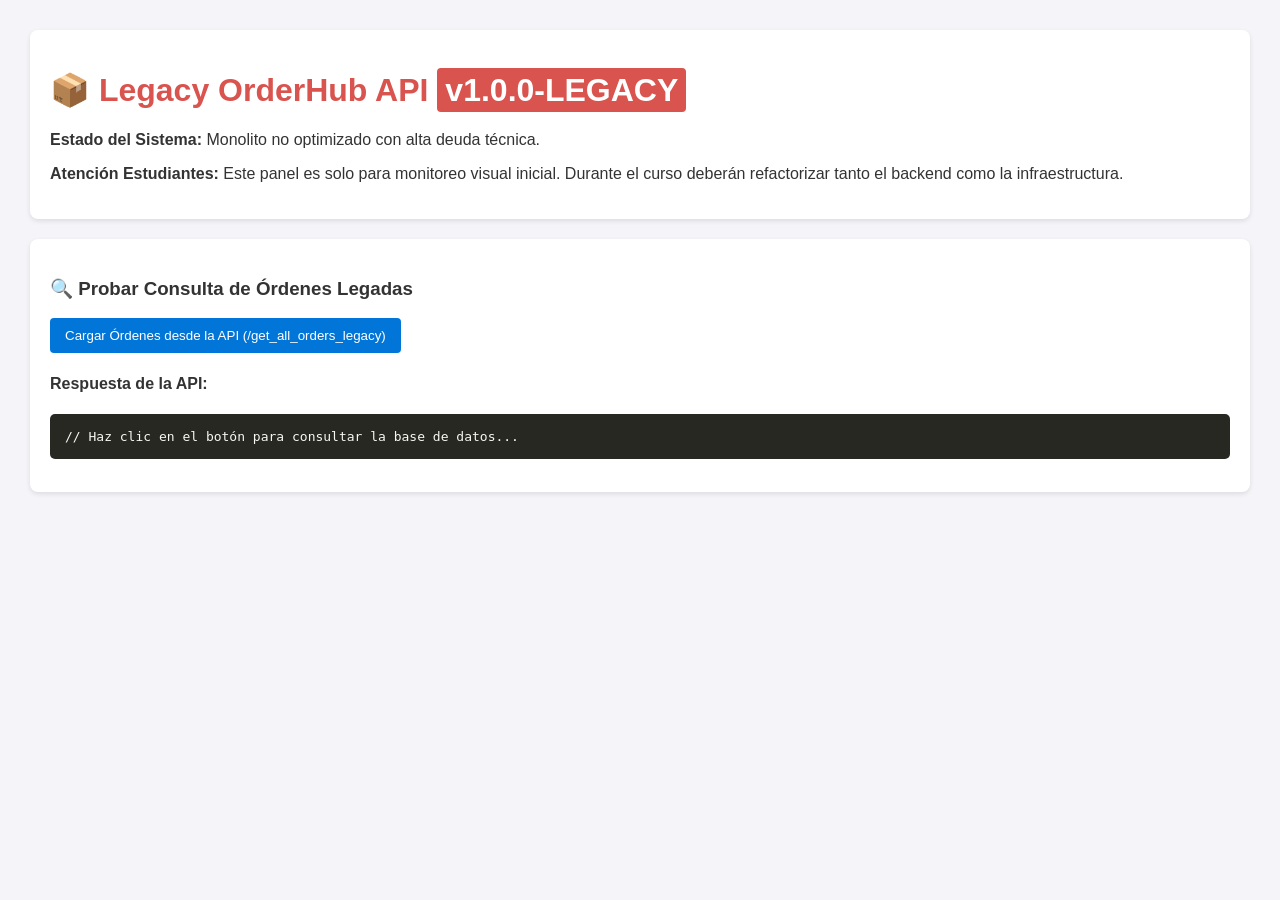
==== orderhub/adapters/inbound/web/templates/index.html @ 0774ce33 "Refactor to hexagonal architecture (RNF-01.1, RF-01.1) - domain: User/Product/Order entities and bus" ====
<!DOCTYPE html>
<html lang="es">
<head>
    <meta charset="UTF-8">
    <meta name="viewport" content="width=device-width, initial-scale=1.0">
    <title>Legacy OrderHub - Panel de Control</title>
    <style>
        body { font-family: Arial, sans-serif; margin: 30px; background-color: #f4f4f9; color: #333; }
        h1 { color: #d9534f; }
        .card { background: white; padding: 20px; border-radius: 8px; box-shadow: 0 2px 5px rgba(0,0,0,0.1); margin-bottom: 20px; }
        .badge { background: #d9534f; color: white; padding: 4px 8px; border-radius: 4px; font-weight: bold; }
        pre { background: #272822; color: #f8f8f2; padding: 15px; border-radius: 5px; overflow-x: auto; }
        button { background: #0275d8; color: white; border: none; padding: 10px 15px; border-radius: 4px; cursor: pointer; }
        button:hover { background: #025aa5; }
    </style>
</head>
<body>

    <div class="card">
        <h1>📦 Legacy OrderHub API <span class="badge">v1.0.0-LEGACY</span></h1>
        <p><strong>Estado del Sistema:</strong> Monolito no optimizado con alta deuda técnica.</p>
        <p><strong>Atención Estudiantes:</strong> Este panel es solo para monitoreo visual inicial. Durante el curso deberán refactorizar tanto el backend como la infraestructura.</p>
    </div>

    <div class="card">
        <h3>🔍 Probar Consulta de Órdenes Legadas</h3>
        <button onclick="fetchOrders()">Cargar Órdenes desde la API (/get_all_orders_legacy)</button>
        <h4>Respuesta de la API:</h4>
        <pre id="output">// Haz clic en el botón para consultar la base de datos...</pre>
    </div>

    <script>
        async function fetchOrders() {
            const outputBlock = document.getElementById('output');
            outputBlock.textContent = "Cargando órdenes desde el servidor...";
            try {
                const response = await fetch('/get_all_orders_legacy');
                const data = await response.json();
                outputBlock.textContent = JSON.stringify(data, null, 2);
            } catch (error) {
                outputBlock.textContent = "Error al conectar con la API: " + error;
            }
        }
    </script>

</body>
</html>
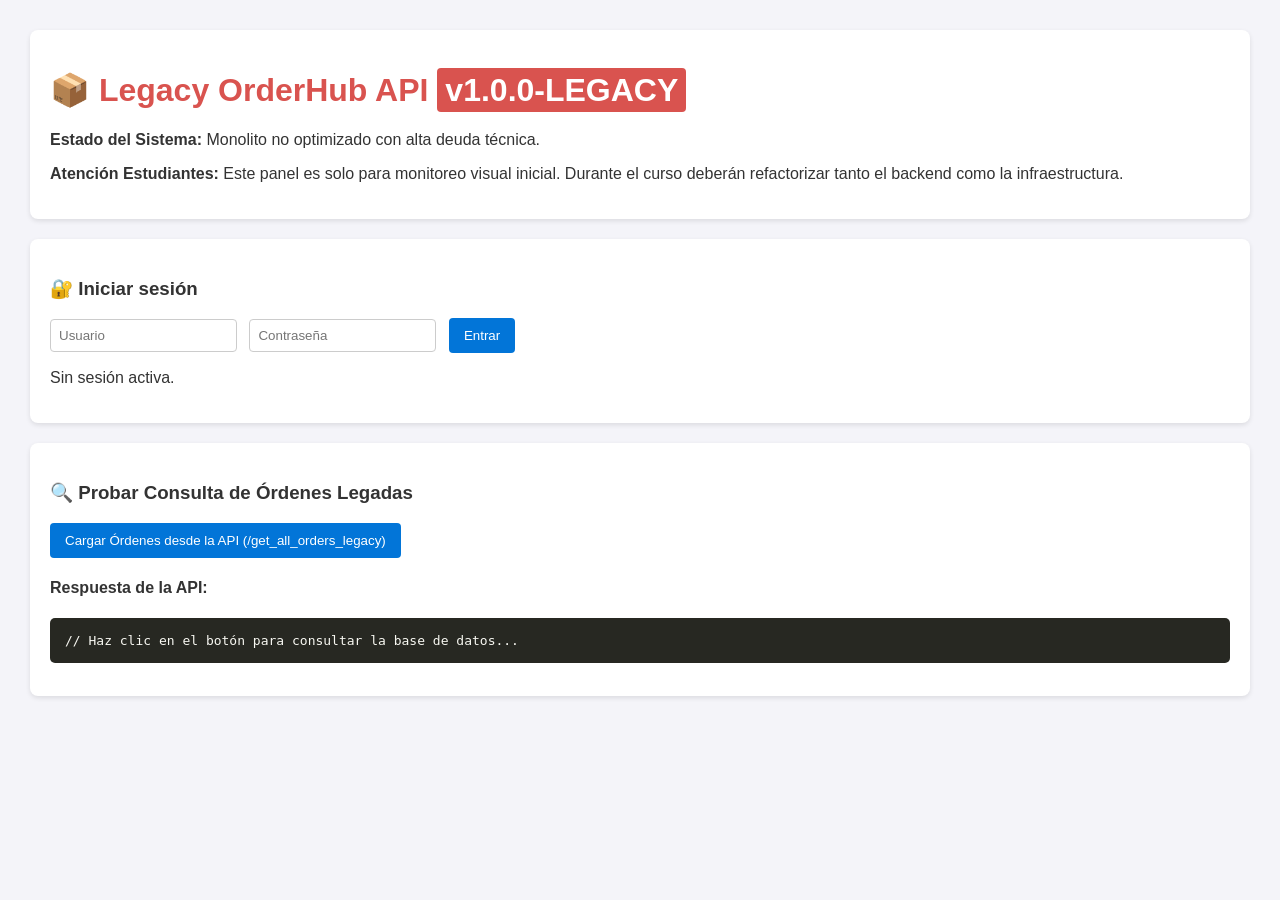
==== commit 1744c492: "Add JWT sessions and @token_required decorator (RF-01.3) - TokenService port and JWTTokenService ada" ====
--- a/orderhub/adapters/inbound/web/templates/index.html
+++ b/orderhub/adapters/inbound/web/templates/index.html
@@ -12,6 +12,7 @@
         pre { background: #272822; color: #f8f8f2; padding: 15px; border-radius: 5px; overflow-x: auto; }
         button { background: #0275d8; color: white; border: none; padding: 10px 15px; border-radius: 4px; cursor: pointer; }
         button:hover { background: #025aa5; }
+        input { padding: 8px; margin-right: 8px; border: 1px solid #ccc; border-radius: 4px; }
     </style>
 </head>
 <body>
@@ -23,6 +24,14 @@
     </div>
 
     <div class="card">
+        <h3>🔐 Iniciar sesión</h3>
+        <input id="username" placeholder="Usuario" autocomplete="username">
+        <input id="password" type="password" placeholder="Contraseña" autocomplete="current-password">
+        <button onclick="login()">Entrar</button>
+        <p id="session">Sin sesión activa.</p>
+    </div>
+
+    <div class="card">
         <h3>🔍 Probar Consulta de Órdenes Legadas</h3>
         <button onclick="fetchOrders()">Cargar Órdenes desde la API (/get_all_orders_legacy)</button>
         <h4>Respuesta de la API:</h4>
@@ -30,11 +39,35 @@
     </div>
 
     <script>
+        // El token solo vive en memoria: se pierde al recargar la página.
+        let token = null;
+
+        async function login() {
+            const sessionBlock = document.getElementById('session');
+            const response = await fetch('/login', {
+                method: 'POST',
+                headers: { 'Content-Type': 'application/json' },
+                body: JSON.stringify({
+                    username: document.getElementById('username').value,
+                    password: document.getElementById('password').value
+                })
+            });
+            const data = await response.json();
+            if (response.ok) {
+                token = data.token;
+                sessionBlock.textContent = "Sesión activa: " + data.user.username + " (" + data.user.role + ")";
+            } else {
+                token = null;
+                sessionBlock.textContent = data.message;
+            }
+        }
+
         async function fetchOrders() {
             const outputBlock = document.getElementById('output');
             outputBlock.textContent = "Cargando órdenes desde el servidor...";
             try {
-                const response = await fetch('/get_all_orders_legacy');
+                const headers = token ? { 'Authorization': 'Bearer ' + token } : {};
+                const response = await fetch('/get_all_orders_legacy', { headers });
                 const data = await response.json();
                 outputBlock.textContent = JSON.stringify(data, null, 2);
             } catch (error) {
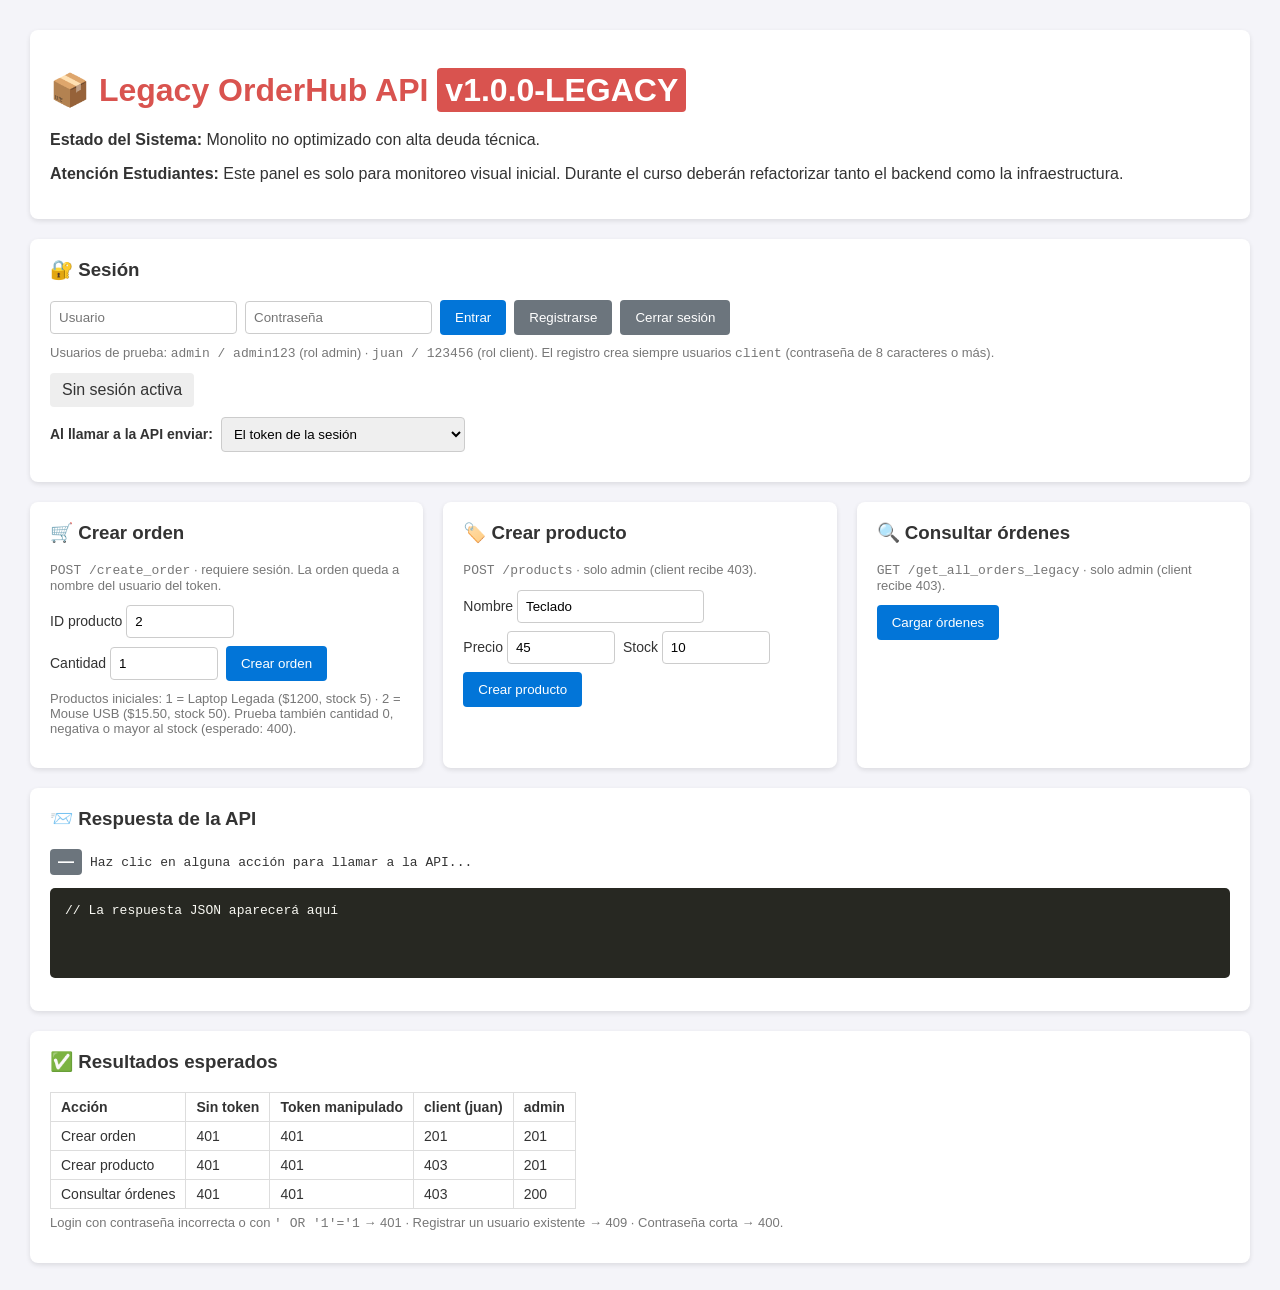
==== commit 3ff1e476: "Expand panel to exercise every endpoint - Register, login, logout and active session/role indicator " ====
--- a/orderhub/adapters/inbound/web/templates/index.html
+++ b/orderhub/adapters/inbound/web/templates/index.html
@@ -7,12 +7,30 @@
     <style>
         body { font-family: Arial, sans-serif; margin: 30px; background-color: #f4f4f9; color: #333; }
         h1 { color: #d9534f; }
+        h3 { margin-top: 0; }
         .card { background: white; padding: 20px; border-radius: 8px; box-shadow: 0 2px 5px rgba(0,0,0,0.1); margin-bottom: 20px; }
         .badge { background: #d9534f; color: white; padding: 4px 8px; border-radius: 4px; font-weight: bold; }
-        pre { background: #272822; color: #f8f8f2; padding: 15px; border-radius: 5px; overflow-x: auto; }
+        .grid { display: grid; grid-template-columns: repeat(auto-fit, minmax(300px, 1fr)); gap: 20px; }
+        .grid .card { margin-bottom: 0; }
+        .row { display: flex; flex-wrap: wrap; gap: 8px; align-items: center; margin-bottom: 10px; }
+        .hint { color: #777; font-size: 13px; margin: 6px 0 12px; }
+        pre { background: #272822; color: #f8f8f2; padding: 15px; border-radius: 5px; overflow-x: auto; min-height: 60px; }
         button { background: #0275d8; color: white; border: none; padding: 10px 15px; border-radius: 4px; cursor: pointer; }
         button:hover { background: #025aa5; }
-        input { padding: 8px; margin-right: 8px; border: 1px solid #ccc; border-radius: 4px; }
+        button.secondary { background: #6c757d; }
+        button.secondary:hover { background: #545b62; }
+        label { font-size: 14px; }
+        input, select { padding: 8px; border: 1px solid #ccc; border-radius: 4px; }
+        input[type=number] { width: 90px; }
+        .session { padding: 8px 12px; border-radius: 4px; background: #eee; display: inline-block; }
+        .session.admin { background: #fde2e1; color: #a12622; }
+        .session.client { background: #ddf0dd; color: #1e6b1e; }
+        .status { font-weight: bold; padding: 4px 8px; border-radius: 4px; color: white; background: #6c757d; }
+        .status.ok { background: #28a745; }
+        .status.client-error { background: #e0a800; }
+        .status.auth-error { background: #d9534f; }
+        table { border-collapse: collapse; font-size: 14px; }
+        td, th { border: 1px solid #ddd; padding: 6px 10px; text-align: left; }
     </style>
 </head>
 <body>
@@ -23,58 +41,190 @@
         <p><strong>Atención Estudiantes:</strong> Este panel es solo para monitoreo visual inicial. Durante el curso deberán refactorizar tanto el backend como la infraestructura.</p>
     </div>
 
+    <!-- Sesión: registro, login, logout y modo de envío del token -->
     <div class="card">
-        <h3>🔐 Iniciar sesión</h3>
-        <input id="username" placeholder="Usuario" autocomplete="username">
-        <input id="password" type="password" placeholder="Contraseña" autocomplete="current-password">
-        <button onclick="login()">Entrar</button>
-        <p id="session">Sin sesión activa.</p>
+        <h3>🔐 Sesión</h3>
+        <div class="row">
+            <input id="username" placeholder="Usuario" autocomplete="username">
+            <input id="password" type="password" placeholder="Contraseña" autocomplete="current-password">
+            <button onclick="login()">Entrar</button>
+            <button class="secondary" onclick="register()">Registrarse</button>
+            <button class="secondary" onclick="logout()">Cerrar sesión</button>
+        </div>
+        <p class="hint">Usuarios de prueba: <code>admin / admin123</code> (rol admin) · <code>juan / 123456</code> (rol client). El registro crea siempre usuarios <code>client</code> (contraseña de 8 caracteres o más).</p>
+        <div class="row">
+            <span id="session" class="session">Sin sesión activa</span>
+        </div>
+        <div class="row">
+            <label for="tokenMode"><strong>Al llamar a la API enviar:</strong></label>
+            <select id="tokenMode">
+                <option value="session">El token de la sesión</option>
+                <option value="none">Sin token (esperado: 401)</option>
+                <option value="tampered">Token manipulado (esperado: 401)</option>
+            </select>
+        </div>
+    </div>
+
+    <div class="grid">
+        <div class="card">
+            <h3>🛒 Crear orden</h3>
+            <p class="hint"><code>POST /create_order</code> · requiere sesión. La orden queda a nombre del usuario del token.</p>
+            <div class="row">
+                <label>ID producto <input id="orderProduct" type="number" min="1" value="2"></label>
+                <label>Cantidad <input id="orderQuantity" type="number" value="1"></label>
+                <button onclick="createOrder()">Crear orden</button>
+            </div>
+            <p class="hint">Productos iniciales: 1 = Laptop Legada ($1200, stock 5) · 2 = Mouse USB ($15.50, stock 50). Prueba también cantidad 0, negativa o mayor al stock (esperado: 400).</p>
+        </div>
+
+        <div class="card">
+            <h3>🏷️ Crear producto</h3>
+            <p class="hint"><code>POST /products</code> · solo admin (client recibe 403).</p>
+            <div class="row">
+                <label>Nombre <input id="productName" value="Teclado"></label>
+                <label>Precio <input id="productPrice" type="number" step="0.01" value="45"></label>
+                <label>Stock <input id="productStock" type="number" value="10"></label>
+                <button onclick="createProduct()">Crear producto</button>
+            </div>
+        </div>
+
+        <div class="card">
+            <h3>🔍 Consultar órdenes</h3>
+            <p class="hint"><code>GET /get_all_orders_legacy</code> · solo admin (client recibe 403).</p>
+            <button onclick="fetchOrders()">Cargar órdenes</button>
+        </div>
+    </div>
+
+    <div class="card" style="margin-top: 20px;">
+        <h3>📨 Respuesta de la API</h3>
+        <div class="row">
+            <span id="status" class="status">—</span>
+            <code id="request">Haz clic en alguna acción para llamar a la API...</code>
+        </div>
+        <pre id="output">// La respuesta JSON aparecerá aquí</pre>
     </div>
 
     <div class="card">
-        <h3>🔍 Probar Consulta de Órdenes Legadas</h3>
-        <button onclick="fetchOrders()">Cargar Órdenes desde la API (/get_all_orders_legacy)</button>
-        <h4>Respuesta de la API:</h4>
-        <pre id="output">// Haz clic en el botón para consultar la base de datos...</pre>
+        <h3>✅ Resultados esperados</h3>
+        <table>
+            <tr><th>Acción</th><th>Sin token</th><th>Token manipulado</th><th>client (juan)</th><th>admin</th></tr>
+            <tr><td>Crear orden</td><td>401</td><td>401</td><td>201</td><td>201</td></tr>
+            <tr><td>Crear producto</td><td>401</td><td>401</td><td>403</td><td>201</td></tr>
+            <tr><td>Consultar órdenes</td><td>401</td><td>401</td><td>403</td><td>200</td></tr>
+        </table>
+        <p class="hint">Login con contraseña incorrecta o con <code>' OR '1'='1</code> → 401 · Registrar un usuario existente → 409 · Contraseña corta → 400.</p>
     </div>
 
     <script>
         // El token solo vive en memoria: se pierde al recargar la página.
         let token = null;
 
+        function value(id) {
+            return document.getElementById(id).value;
+        }
+
+        function credentials() {
+            return { username: value('username'), password: value('password') };
+        }
+
+        // Devuelve la cabecera Authorization según el modo elegido en el selector.
+        function authHeader() {
+            const mode = value('tokenMode');
+            if (mode === 'none' || !token) return {};
+            if (mode === 'tampered') {
+                // Cambia el primer carácter de la firma: el servidor debe rechazarlo.
+                const cut = token.lastIndexOf('.') + 1;
+                const changed = token[cut] === 'A' ? 'B' : 'A';
+                return { 'Authorization': 'Bearer ' + token.slice(0, cut) + changed + token.slice(cut + 1) };
+            }
+            return { 'Authorization': 'Bearer ' + token };
+        }
+
+        // Llama a la API y muestra el método, la ruta, el código HTTP y el JSON de respuesta.
+        async function callApi(method, path, body, withAuth = true) {
+            const headers = withAuth ? authHeader() : {};
+            if (body !== undefined) headers['Content-Type'] = 'application/json';
+
+            const statusBlock = document.getElementById('status');
+            const outputBlock = document.getElementById('output');
+            const sentToken = headers['Authorization'] ? ' (con token)' : (withAuth ? ' (sin token)' : '');
+            document.getElementById('request').textContent = method + ' ' + path + sentToken;
+            statusBlock.textContent = '...';
+            statusBlock.className = 'status';
+
+            try {
+                const response = await fetch(path, {
+                    method,
+                    headers,
+                    body: body === undefined ? undefined : JSON.stringify(body)
+                });
+                const data = await response.json().catch(() => null);
+                statusBlock.textContent = response.status + ' ' + response.statusText;
+                statusBlock.className = 'status ' + statusClass(response.status);
+                outputBlock.textContent = data === null ? '(sin cuerpo JSON)' : JSON.stringify(data, null, 2);
+                return { ok: response.ok, data };
+            } catch (error) {
+                statusBlock.textContent = 'Error';
+                statusBlock.className = 'status auth-error';
+                outputBlock.textContent = 'Error al conectar con la API: ' + error;
+                return { ok: false, data: null };
+            }
+        }
+
+        function statusClass(code) {
+            if (code < 300) return 'ok';
+            if (code === 401 || code === 403) return 'auth-error';
+            return 'client-error';
+        }
+
+        function showSession(user) {
+            const sessionBlock = document.getElementById('session');
+            if (user) {
+                sessionBlock.textContent = 'Sesión activa: ' + user.username + ' (' + user.role + ')';
+                sessionBlock.className = 'session ' + user.role;
+            } else {
+                sessionBlock.textContent = 'Sin sesión activa';
+                sessionBlock.className = 'session';
+            }
+        }
+
         async function login() {
-            const sessionBlock = document.getElementById('session');
-            const response = await fetch('/login', {
-                method: 'POST',
-                headers: { 'Content-Type': 'application/json' },
-                body: JSON.stringify({
-                    username: document.getElementById('username').value,
-                    password: document.getElementById('password').value
-                })
+            const result = await callApi('POST', '/login', credentials(), false);
+            token = result.ok ? result.data.token : null;
+            showSession(result.ok ? result.data.user : null);
+        }
+
+        async function register() {
+            await callApi('POST', '/register', credentials(), false);
+        }
+
+        function logout() {
+            token = null;
+            showSession(null);
+            document.getElementById('request').textContent = 'Sesión cerrada: el token se descartó en el navegador.';
+            document.getElementById('status').textContent = '—';
+            document.getElementById('status').className = 'status';
+        }
+
+        async function createOrder() {
+            await callApi('POST', '/create_order', {
+                product_id: Number(value('orderProduct')),
+                quantity: Number(value('orderQuantity'))
             });
-            const data = await response.json();
-            if (response.ok) {
-                token = data.token;
-                sessionBlock.textContent = "Sesión activa: " + data.user.username + " (" + data.user.role + ")";
-            } else {
-                token = null;
-                sessionBlock.textContent = data.message;
-            }
+        }
+
+        async function createProduct() {
+            await callApi('POST', '/products', {
+                name: value('productName'),
+                price: Number(value('productPrice')),
+                stock: Number(value('productStock'))
+            });
         }
 
         async function fetchOrders() {
-            const outputBlock = document.getElementById('output');
-            outputBlock.textContent = "Cargando órdenes desde el servidor...";
-            try {
-                const headers = token ? { 'Authorization': 'Bearer ' + token } : {};
-                const response = await fetch('/get_all_orders_legacy', { headers });
-                const data = await response.json();
-                outputBlock.textContent = JSON.stringify(data, null, 2);
-            } catch (error) {
-                outputBlock.textContent = "Error al conectar con la API: " + error;
-            }
+            await callApi('GET', '/get_all_orders_legacy');
         }
     </script>
 
 </body>
-</html>+</html>
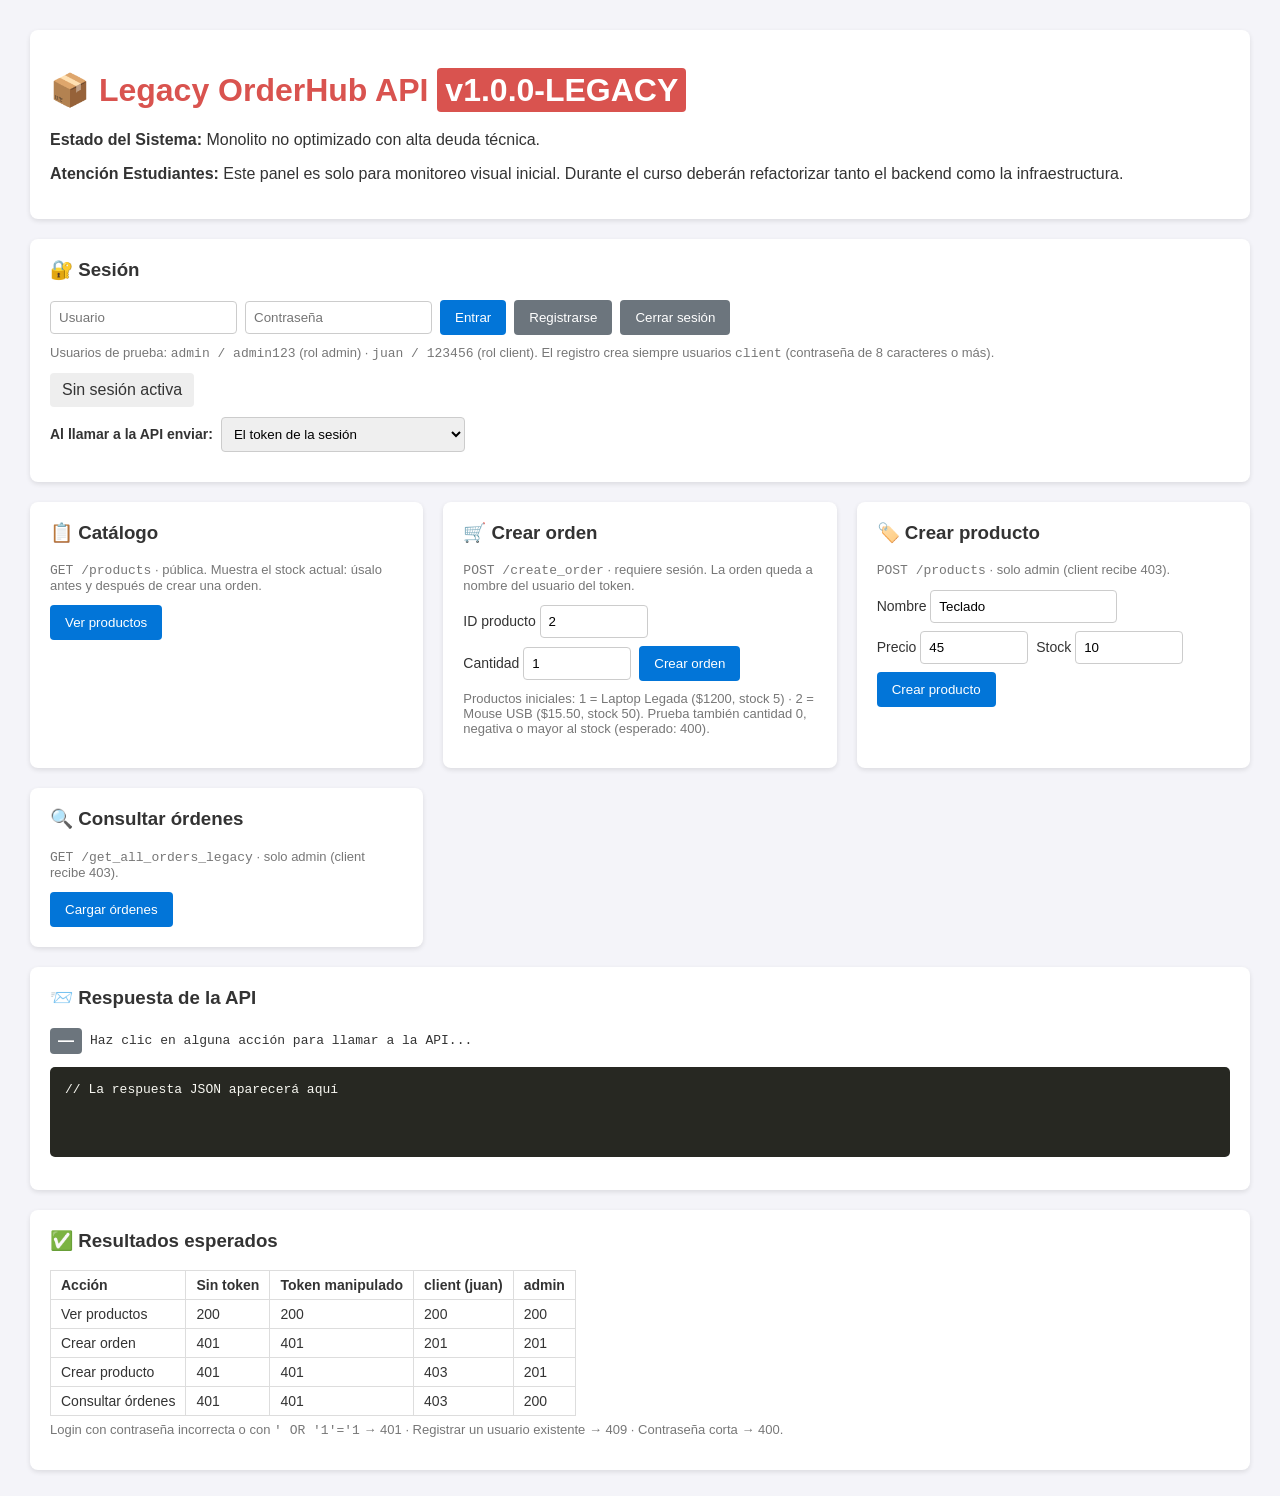
==== commit 6711d440: "Inventory management: decrease_stock, transactional orders, GET /products (RF-02) - Product.decrease" ====
--- a/orderhub/adapters/inbound/web/templates/index.html
+++ b/orderhub/adapters/inbound/web/templates/index.html
@@ -67,6 +67,12 @@
 
     <div class="grid">
         <div class="card">
+            <h3>📋 Catálogo</h3>
+            <p class="hint"><code>GET /products</code> · pública. Muestra el stock actual: úsalo antes y después de crear una orden.</p>
+            <button onclick="listProducts()">Ver productos</button>
+        </div>
+
+        <div class="card">
             <h3>🛒 Crear orden</h3>
             <p class="hint"><code>POST /create_order</code> · requiere sesión. La orden queda a nombre del usuario del token.</p>
             <div class="row">
@@ -108,6 +114,7 @@
         <h3>✅ Resultados esperados</h3>
         <table>
             <tr><th>Acción</th><th>Sin token</th><th>Token manipulado</th><th>client (juan)</th><th>admin</th></tr>
+            <tr><td>Ver productos</td><td>200</td><td>200</td><td>200</td><td>200</td></tr>
             <tr><td>Crear orden</td><td>401</td><td>401</td><td>201</td><td>201</td></tr>
             <tr><td>Crear producto</td><td>401</td><td>401</td><td>403</td><td>201</td></tr>
             <tr><td>Consultar órdenes</td><td>401</td><td>401</td><td>403</td><td>200</td></tr>
@@ -221,6 +228,10 @@
             });
         }
 
+        async function listProducts() {
+            await callApi('GET', '/products', undefined, false);
+        }
+
         async function fetchOrders() {
             await callApi('GET', '/get_all_orders_legacy');
         }
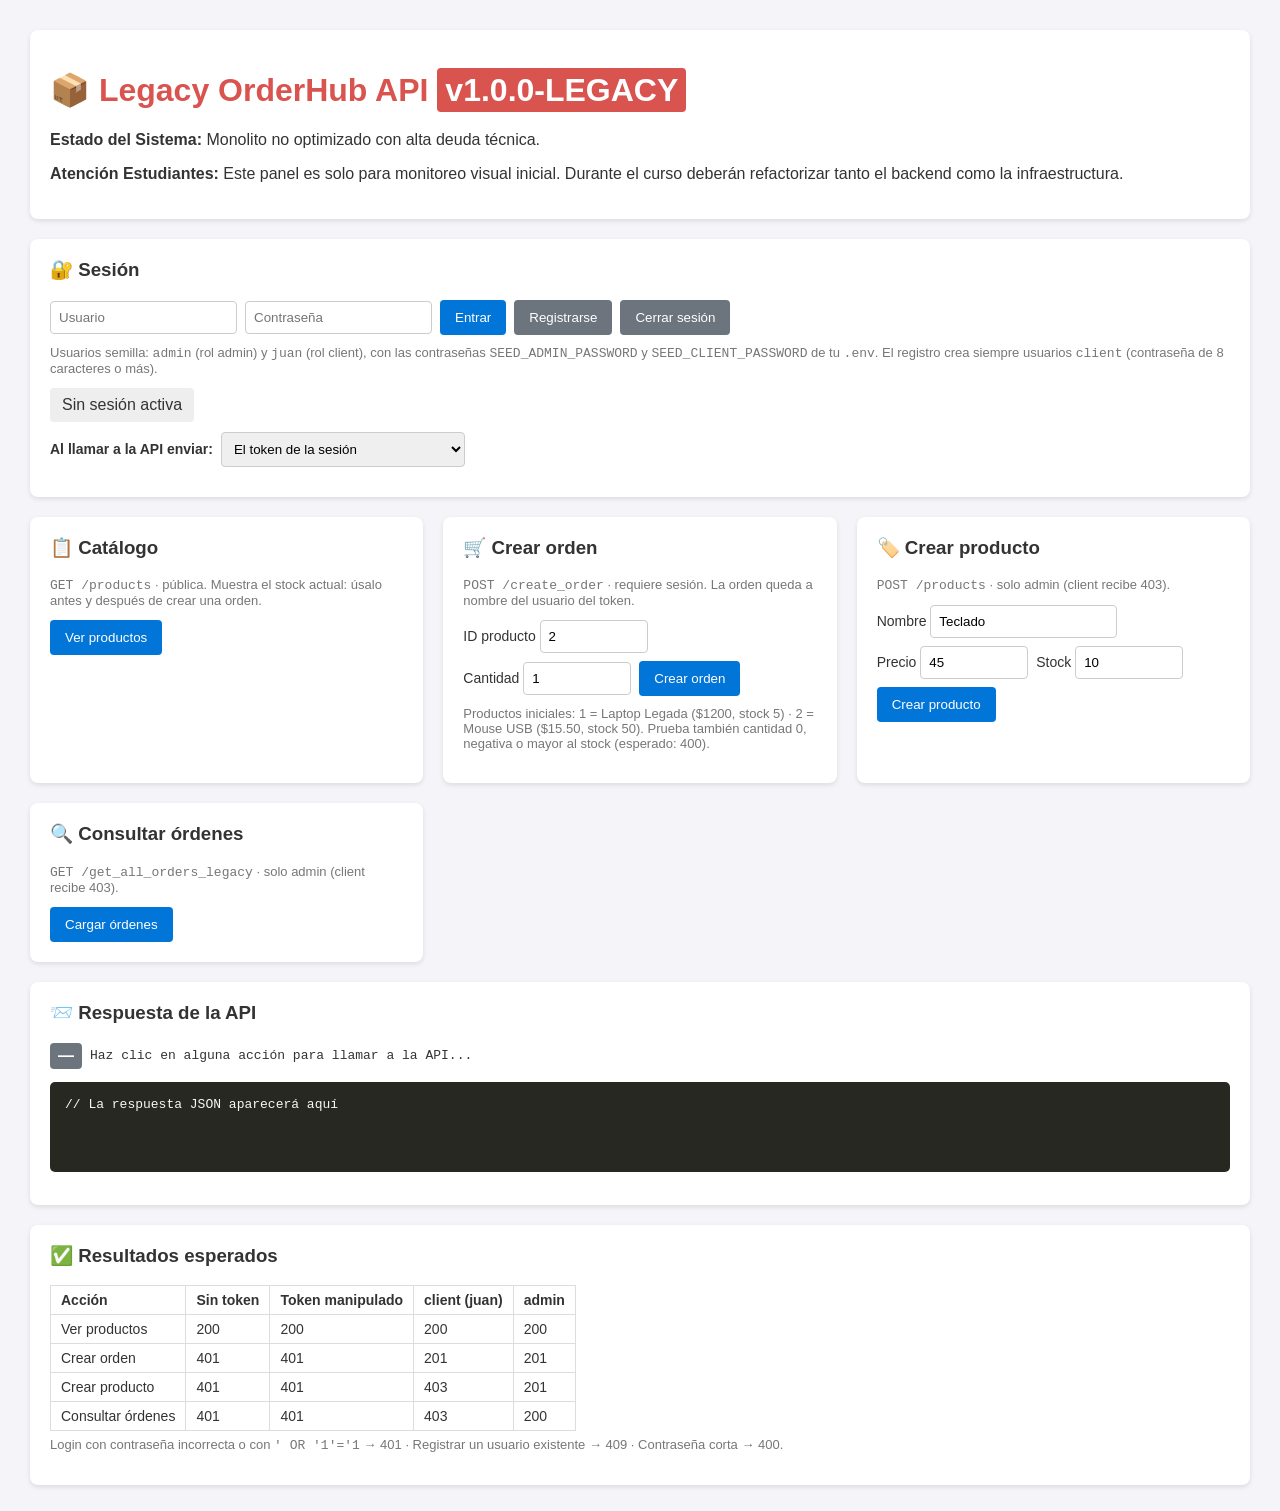
==== commit b2435ad7: "Load configuration from environment variables (RNF-02.1) - config.py reads os.environ via python-dot" ====
--- a/orderhub/adapters/inbound/web/templates/index.html
+++ b/orderhub/adapters/inbound/web/templates/index.html
@@ -51,7 +51,7 @@
             <button class="secondary" onclick="register()">Registrarse</button>
             <button class="secondary" onclick="logout()">Cerrar sesión</button>
         </div>
-        <p class="hint">Usuarios de prueba: <code>admin / admin123</code> (rol admin) · <code>juan / 123456</code> (rol client). El registro crea siempre usuarios <code>client</code> (contraseña de 8 caracteres o más).</p>
+        <p class="hint">Usuarios semilla: <code>admin</code> (rol admin) y <code>juan</code> (rol client), con las contraseñas <code>SEED_ADMIN_PASSWORD</code> y <code>SEED_CLIENT_PASSWORD</code> de tu <code>.env</code>. El registro crea siempre usuarios <code>client</code> (contraseña de 8 caracteres o más).</p>
         <div class="row">
             <span id="session" class="session">Sin sesión activa</span>
         </div>
